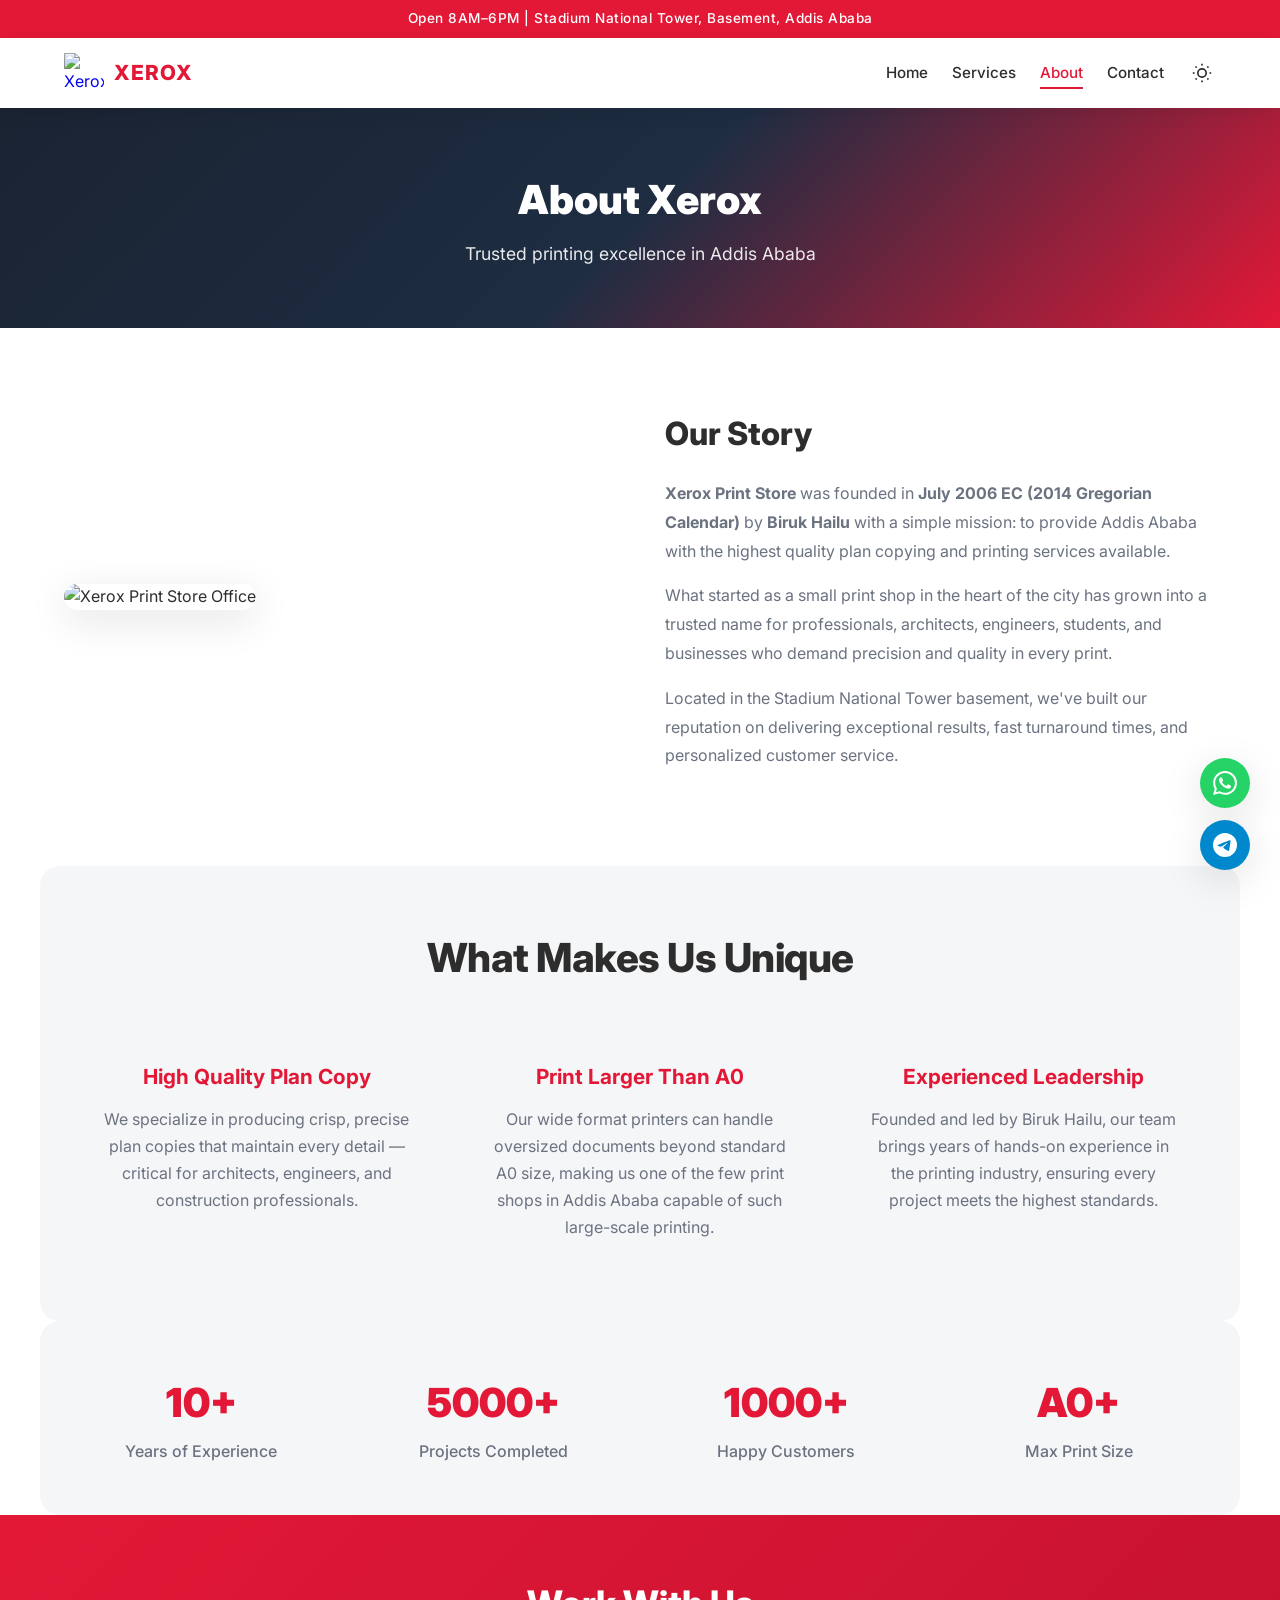
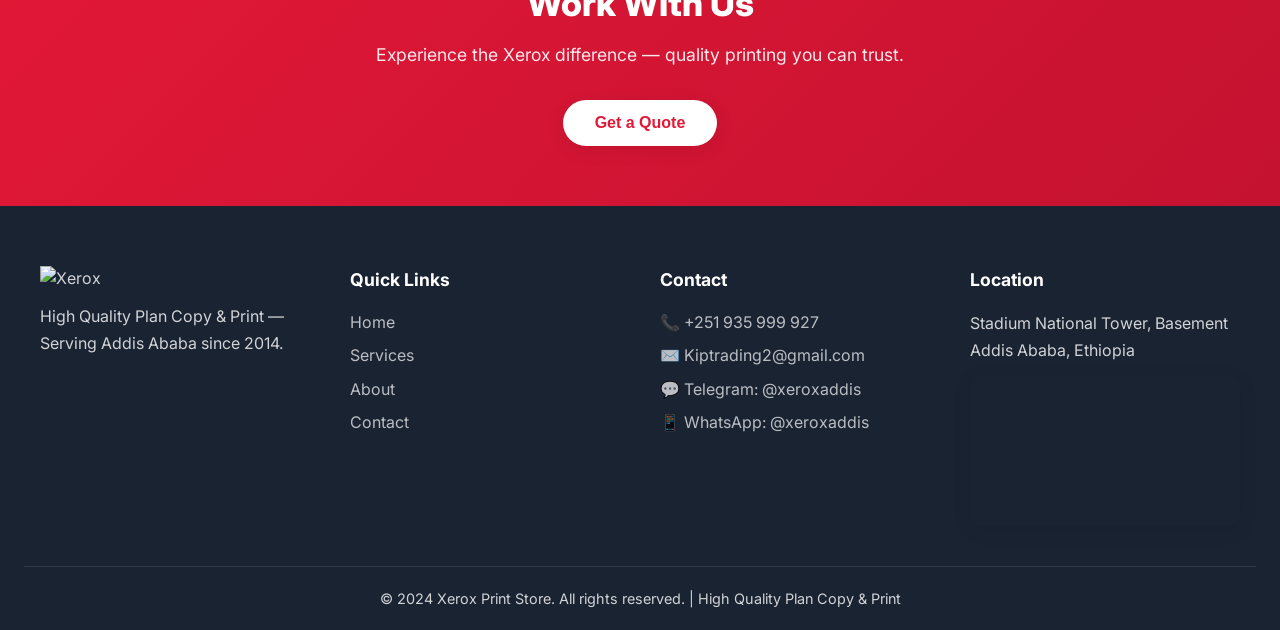
==== about.html @ 67dfc4d9 "Add files via upload" ====
<!-- about.html -->
<!DOCTYPE html>
<html lang="en">
<head>
    <meta charset="UTF-8">
    <meta name="viewport" content="width=device-width, initial-scale=1.0">
    <title>About Us — Xerox Print Store</title>
    <link rel="icon" type="image/png" href="https://i.ibb.co/DD2WDBGJ/CITYPNG-COM-HD-Xerox-Logo-Transparent-Background-4000x4000.png">
    <meta name="description" content="Learn about Xerox Print Store — Founded in 2014 by Biruk Hailu, serving Addis Ababa with high-quality printing services">
    <link rel="stylesheet" href="css/style.css">
    <link rel="preconnect" href="https://fonts.googleapis.com">
    <link href="https://fonts.googleapis.com/css2?family=Inter:wght@300;400;500;600;700;800;900&display=swap" rel="stylesheet">
</head>
<body>
    <div id="preloader">
        <img src="https://i.ibb.co/DD2WDBGJ/CITYPNG-COM-HD-Xerox-Logo-Transparent-Background-4000x4000.png" alt="Xerox Logo" class="preloader-logo">
        <div class="preloader-spinner"></div>
    </div>

    <div class="announcement-bar">
        <p>Open 8AM–6PM | Stadium National Tower, Basement, Addis Ababa</p>
    </div>

    <header class="header">
        <nav class="nav-container">
            <a href="index.html" class="logo-link">
                <img src="https://i.ibb.co/DD2WDBGJ/CITYPNG-COM-HD-Xerox-Logo-Transparent-Background-4000x4000.png" alt="Xerox Logo" class="nav-logo">
                <span class="logo-text">XEROX</span>
            </a>
            <div class="nav-menu" id="navMenu">
                <a href="index.html" class="nav-link">Home</a>
                <a href="services.html" class="nav-link">Services</a>
                <a href="about.html" class="nav-link active">About</a>
                <a href="contact.html" class="nav-link">Contact</a>
                <button class="theme-toggle" id="themeToggle" aria-label="Toggle theme">
                    <svg class="sun-icon" xmlns="http://www.w3.org/2000/svg" viewBox="0 0 24 24" fill="none" stroke="currentColor" stroke-width="2"><circle cx="12" cy="12" r="5"/><line x1="12" y1="1" x2="12" y2="3"/><line x1="12" y1="21" x2="12" y2="23"/><line x1="4.22" y1="4.22" x2="5.64" y2="5.64"/><line x1="18.36" y1="18.36" x2="19.78" y2="19.78"/><line x1="1" y1="12" x2="3" y2="12"/><line x1="21" y1="12" x2="23" y2="12"/><line x1="4.22" y1="19.78" x2="5.64" y2="18.36"/><line x1="18.36" y1="5.64" x2="19.78" y2="4.22"/></svg>
                    <svg class="moon-icon" xmlns="http://www.w3.org/2000/svg" viewBox="0 0 24 24" fill="none" stroke="currentColor" stroke-width="2"><path d="M21 12.79A9 9 0 1 1 11.21 3 7 7 0 0 0 21 12.79z"/></svg>
                </button>
                <button class="hamburger" id="hamburger" aria-label="Menu"><span></span><span></span><span></span></button>
            </div>
        </nav>
    </header>

    <section class="page-hero">
        <h1>About Xerox</h1>
        <p>Trusted printing excellence in Addis Ababa</p>
    </section>

    <section class="section about-section">
        <div class="about-grid">
            <div class="about-image">
                <img src="https://i.ibb.co/w57yMsv/1787726462531.png" alt="Xerox Print Store Office">
            </div>
            <div class="about-content">
                <h2>Our Story</h2>
                <p><strong>Xerox Print Store</strong> was founded in <strong>July 2006 EC (2014 Gregorian Calendar)</strong> by <strong>Biruk Hailu</strong> with a simple mission: to provide Addis Ababa with the highest quality plan copying and printing services available.</p>
                <p>What started as a small print shop in the heart of the city has grown into a trusted name for professionals, architects, engineers, students, and businesses who demand precision and quality in every print.</p>
                <p>Located in the Stadium National Tower basement, we've built our reputation on delivering exceptional results, fast turnaround times, and personalized customer service.</p>
            </div>
        </div>
    </section>

    <section class="section why-section">
        <div class="section-header">
            <h2 class="section-title">What Makes Us Unique</h2>
        </div>
        <div class="why-grid">
            <div class="why-card">
                <h3>High Quality Plan Copy</h3>
                <p>We specialize in producing crisp, precise plan copies that maintain every detail — critical for architects, engineers, and construction professionals.</p>
            </div>
            <div class="why-card">
                <h3>Print Larger Than A0</h3>
                <p>Our wide format printers can handle oversized documents beyond standard A0 size, making us one of the few print shops in Addis Ababa capable of such large-scale printing.</p>
            </div>
            <div class="why-card">
                <h3>Experienced Leadership</h3>
                <p>Founded and led by Biruk Hailu, our team brings years of hands-on experience in the printing industry, ensuring every project meets the highest standards.</p>
            </div>
        </div>
    </section>

    <section class="section stats-section">
        <div class="stats-grid">
            <div class="stat-item">
                <h3>10+</h3>
                <p>Years of Experience</p>
            </div>
            <div class="stat-item">
                <h3>5000+</h3>
                <p>Projects Completed</p>
            </div>
            <div class="stat-item">
                <h3>1000+</h3>
                <p>Happy Customers</p>
            </div>
            <div class="stat-item">
                <h3>A0+</h3>
                <p>Max Print Size</p>
            </div>
        </div>
    </section>

    <section class="cta-section">
        <h2>Work With Us</h2>
        <p>Experience the Xerox difference — quality printing you can trust.</p>
        <button class="btn btn-light" onclick="openQuoteModal()">Get a Quote</button>
    </section>

    <footer class="footer">
        <div class="footer-grid">
            <div class="footer-col">
                <img src="https://i.ibb.co/DD2WDBGJ/CITYPNG-COM-HD-Xerox-Logo-Transparent-Background-4000x4000.png" alt="Xerox" class="footer-logo">
                <p>High Quality Plan Copy & Print — Serving Addis Ababa since 2014.</p>
            </div>
            <div class="footer-col">
                <h4>Quick Links</h4>
                <a href="index.html">Home</a>
                <a href="services.html">Services</a>
                <a href="about.html">About</a>
                <a href="contact.html">Contact</a>
            </div>
            <div class="footer-col">
                <h4>Contact</h4>
                <a href="tel:+251935999927">📞 +251 935 999 927</a>
                <a href="mailto:Kiptrading2@gmail.com">✉️ Kiptrading2@gmail.com</a>
                <a href="https://t.me/xeroxaddis" target="_blank">💬 Telegram: @xeroxaddis</a>
                <a href="https://wa.me/xeroxaddis" target="_blank">📱 WhatsApp: @xeroxaddis</a>
            </div>
            <div class="footer-col">
                <h4>Location</h4>
                <p>Stadium National Tower, Basement<br>Addis Ababa, Ethiopia</p>
                <div class="mini-map">
                    <iframe src="https://www.google.com/maps?q=2Q73%2BXG+Addis+Ababa&output=embed" loading="lazy" title="Xerox Location Map"></iframe>
                </div>
            </div>
        </div>
        <div class="footer-bottom">
            <p>&copy; 2024 Xerox Print Store. All rights reserved. | High Quality Plan Copy & Print</p>
        </div>
    </footer>

    <div class="floating-buttons">
        <a href="https://wa.me/xeroxaddis" target="_blank" class="floating-btn whatsapp" aria-label="WhatsApp">
            <svg xmlns="http://www.w3.org/2000/svg" viewBox="0 0 24 24" fill="currentColor"><path d="M17.472 14.382c-.297-.149-1.758-.867-2.03-.967-.273-.099-.471-.148-.67.15-.197.297-.767.966-.94 1.164-.173.199-.347.223-.644.075-.297-.15-1.255-.463-2.39-1.475-.883-.788-1.48-1.761-1.653-2.059-.173-.297-.018-.458.13-.606.134-.133.298-.347.446-.52.149-.174.198-.298.298-.497.099-.198.05-.371-.025-.52-.075-.149-.669-1.612-.916-2.207-.242-.579-.487-.5-.669-.51-.173-.008-.371-.01-.57-.01-.198 0-.52.074-.792.372-.272.297-1.04 1.016-1.04 2.479 0 1.462 1.065 2.875 1.213 3.074.149.198 2.096 3.2 5.077 4.487.709.306 1.262.489 1.694.625.712.227 1.36.195 1.871.118.571-.085 1.758-.719 2.006-1.413.248-.694.248-1.289.173-1.413-.074-.124-.272-.198-.57-.347m-5.421 7.403h-.004a9.87 9.87 0 01-5.031-1.378l-.361-.214-3.741.982.998-3.648-.235-.374a9.86 9.86 0 01-1.51-5.26c.001-5.45 4.436-9.884 9.888-9.884 2.64 0 5.122 1.03 6.988 2.898a9.825 9.825 0 012.893 6.994c-.003 5.45-4.437 9.884-9.885 9.884m8.413-18.297A11.815 11.815 0 0012.05 0C5.495 0 .16 5.335.157 11.892c0 2.096.547 4.142 1.588 5.945L.057 24l6.305-1.654a11.882 11.882 0 005.683 1.448h.005c6.554 0 11.89-5.335 11.893-11.893a11.821 11.821 0 00-3.48-8.413z"/></svg>
        </a>
        <a href="https://t.me/xeroxaddis" target="_blank" class="floating-btn telegram" aria-label="Telegram">
            <svg xmlns="http://www.w3.org/2000/svg" viewBox="0 0 24 24" fill="currentColor"><path d="M11.944 0A12 12 0 000 12a12 12 0 0012 12 12 12 0 0012-12A12 12 0 0012 0a12 12 0 00-.056 0zm4.962 7.224c.1-.002.321.023.465.14a.506.506 0 01.171.325c.016.093.036.306.02.472-.18 1.898-.962 6.502-1.36 8.627-.168.9-.499 1.201-.82 1.23-.696.065-1.225-.46-1.9-.902-1.056-.693-1.653-1.124-2.678-1.8-1.185-.78-.417-1.21.258-1.91.177-.184 3.247-2.977 3.307-3.23.007-.032.014-.15-.056-.212s-.174-.041-.249-.024c-.106.024-1.793 1.14-5.061 3.345-.48.33-.913.49-1.302.48-.428-.008-1.252-.241-1.865-.44-.752-.245-1.349-.374-1.297-.789.027-.216.325-.437.893-.663 3.498-1.524 5.83-2.529 6.998-3.014 3.332-1.386 4.025-1.627 4.476-1.635z"/></svg>
        </a>
    </div>

    <button class="back-to-top" id="backToTop" aria-label="Back to top">
        <svg xmlns="http://www.w3.org/2000/svg" viewBox="0 0 24 24" fill="none" stroke="currentColor" stroke-width="2"><polyline points="18 15 12 9 6 15"/></svg>
    </button>

    <div class="modal-overlay" id="quoteModal">
        <div class="modal">
            <button class="modal-close" onclick="closeQuoteModal()">&times;</button>
            <h3>Get a Quote</h3>
            <p>Choose how you'd like to contact us:</p>
            <div class="modal-buttons">
                <a href="https://t.me/xeroxaddis" target="_blank" class="btn-modal telegram-btn">Telegram</a>
                <a href="https://wa.me/xeroxaddis" target="_blank" class="btn-modal whatsapp-btn">WhatsApp</a>
            </div>
        </div>
    </div>

    <script src="js/script.js"></script>
</body>
</html>
---- css/style.css ----
/* css/style.css */
:root {
    --primary: #1a2332;
    --accent: #e31837;
    --white: #ffffff;
    --light-bg: #f5f6f8;
    --text: #2d2d2d;
    --text-light: #6b7280;
    --shadow: 0 4px 20px rgba(0, 0, 0, 0.08);
    --shadow-lg: 0 10px 40px rgba(0, 0, 0, 0.12);
    --transition: all 0.3s cubic-bezier(0.4, 0, 0.2, 1);
    --border-radius: 12px;
    --border-radius-lg: 20px;
}

[data-theme="dark"] {
    --primary: #0d1117;
    --accent: #ff4757;
    --white: #161b22;
    --light-bg: #1c2128;
    --text: #e6e6e6;
    --text-light: #8b949e;
    --shadow: 0 4px 20px rgba(0, 0, 0, 0.3);
    --shadow-lg: 0 10px 40px rgba(0, 0, 0, 0.4);
}

* {
    margin: 0;
    padding: 0;
    box-sizing: border-box;
}

html {
    scroll-behavior: smooth;
}

body {
    font-family: 'Inter', -apple-system, BlinkMacSystemFont, 'Segoe UI', sans-serif;
    background-color: var(--white);
    color: var(--text);
    line-height: 1.6;
    transition: var(--transition);
    overflow-x: hidden;
}

/* Preloader */
#preloader {
    position: fixed;
    top: 0;
    left: 0;
    width: 100%;
    height: 100%;
    background: var(--primary);
    display: flex;
    flex-direction: column;
    align-items: center;
    justify-content: center;
    z-index: 9999;
    transition: opacity 0.5s ease, visibility 0.5s ease;
}

#preloader.hidden {
    opacity: 0;
    visibility: hidden;
    pointer-events: none;
}

.preloader-logo {
    width: 120px;
    height: 120px;
    object-fit: contain;
    animation: pulse 1.5s ease-in-out infinite;
    margin-bottom: 20px;
}

.preloader-spinner {
    width: 40px;
    height: 40px;
    border: 3px solid rgba(255, 255, 255, 0.3);
    border-top-color: var(--accent);
    border-radius: 50%;
    animation: spin 0.8s linear infinite;
}

@keyframes pulse {
    0%, 100% { transform: scale(1); }
    50% { transform: scale(1.1); }
}

@keyframes spin {
    to { transform: rotate(360deg); }
}

/* Announcement Bar */
.announcement-bar {
    background: var(--accent);
    color: var(--white);
    text-align: center;
    padding: 8px 16px;
    font-size: 0.85rem;
    font-weight: 500;
    letter-spacing: 0.5px;
}

/* Header */
.header {
    background: var(--white);
    box-shadow: var(--shadow);
    position: sticky;
    top: 0;
    z-index: 100;
    transition: var(--transition);
}

.nav-container {
    max-width: 1200px;
    margin: 0 auto;
    padding: 0 24px;
    display: flex;
    align-items: center;
    justify-content: space-between;
    height: 70px;
}

.logo-link {
    display: flex;
    align-items: center;
    gap: 10px;
    text-decoration: none;
}

.nav-logo {
    width: 40px;
    height: 40px;
    object-fit: contain;
}

.logo-text {
    font-weight: 800;
    font-size: 1.3rem;
    color: var(--accent);
    letter-spacing: 1px;
}

.nav-menu {
    display: flex;
    align-items: center;
    gap: 24px;
}

.nav-link {
    text-decoration: none;
    color: var(--text);
    font-weight: 500;
    font-size: 0.95rem;
    transition: var(--transition);
    position: relative;
    padding: 4px 0;
}

.nav-link::after {
    content: '';
    position: absolute;
    bottom: 0;
    left: 0;
    width: 0;
    height: 2px;
    background: var(--accent);
    transition: var(--transition);
}

.nav-link:hover::after,
.nav-link.active::after {
    width: 100%;
}

.nav-link:hover,
.nav-link.active {
    color: var(--accent);
}

.theme-toggle {
    background: none;
    border: none;
    cursor: pointer;
    color: var(--text);
    padding: 4px;
    display: flex;
    align-items: center;
    transition: var(--transition);
}

.theme-toggle:hover {
    color: var(--accent);
    transform: rotate(20deg);
}

.theme-toggle svg {
    width: 20px;
    height: 20px;
}

.moon-icon {
    display: none;
}

[data-theme="dark"] .sun-icon {
    display: none;
}

[data-theme="dark"] .moon-icon {
    display: block;
}

.hamburger {
    display: none;
    flex-direction: column;
    gap: 4px;
    background: none;
    border: none;
    cursor: pointer;
    padding: 4px;
}

.hamburger span {
    width: 24px;
    height: 2px;
    background: var(--text);
    transition: var(--transition);
    border-radius: 2px;
}

/* Hero Section */
.hero {
    padding: 80px 24px;
    background: linear-gradient(135deg, var(--primary) 0%, #1e2d42 50%, var(--accent) 100%);
    position: relative;
    overflow: hidden;
    min-height: 500px;
    display: flex;
    align-items: center;
}

.hero::before {
    content: '';
    position: absolute;
    top: -50%;
    right: -20%;
    width: 600px;
    height: 600px;
    background: rgba(255, 255, 255, 0.05);
    border-radius: 50%;
    animation: float 6s ease-in-out infinite;
}

@keyframes float {
    0%, 100% { transform: translateY(0); }
    50% { transform: translateY(-30px); }
}

.hero-content {
    max-width: 1200px;
    margin: 0 auto;
    display: grid;
    grid-template-columns: 1fr 1fr;
    gap: 60px;
    align-items: center;
    position: relative;
    z-index: 1;
}

.hero-title {
    font-size: 3rem;
    font-weight: 900;
    color: var(--white);
    line-height: 1.2;
    margin-bottom: 20px;
    letter-spacing: -0.5px;
}

.hero-subtitle {
    font-size: 1.2rem;
    color: rgba(255, 255, 255, 0.9);
    margin-bottom: 30px;
    line-height: 1.6;
}

.hero-buttons {
    display: flex;
    gap: 16px;
    flex-wrap: wrap;
}

.hero-image {
    display: flex;
    justify-content: center;
    align-items: center;
}

.office-img {
    width: 100%;
    max-width: 500px;
    border-radius: var(--border-radius-lg);
    box-shadow: var(--shadow-lg);
    transition: var(--transition);
    animation: fadeInUp 1s ease;
}

@keyframes fadeInUp {
    from {
        opacity: 0;
        transform: translateY(30px);
    }
    to {
        opacity: 1;
        transform: translateY(0);
    }
}

/* Buttons */
.btn {
    display: inline-block;
    padding: 14px 32px;
    border-radius: 50px;
    font-weight: 600;
    font-size: 1rem;
    cursor: pointer;
    transition: var(--transition);
    border: none;
    text-decoration: none;
    text-align: center;
}

.btn-primary {
    background: var(--accent);
    color: var(--white);
    box-shadow: 0 4px 15px rgba(227, 24, 55, 0.3);
}

.btn-primary:hover {
    background: #c41230;
    transform: translateY(-2px);
    box-shadow: 0 8px 25px rgba(227, 24, 55, 0.4);
}

.btn-secondary {
    background: transparent;
    color: var(--white);
    border: 2px solid rgba(255, 255, 255, 0.5);
}

.btn-secondary:hover {
    background: rgba(255, 255, 255, 0.1);
    border-color: var(--white);
    transform: translateY(-2px);
}

.btn-light {
    background: var(--white);
    color: var(--accent);
    box-shadow: var(--shadow);
}

.btn-light:hover {
    transform: translateY(-2px);
    box-shadow: var(--shadow-lg);
}

.btn-sm {
    padding: 10px 20px;
    font-size: 0.9rem;
}

.btn-full {
    width: 100%;
}

/* Features Strip */
.features-strip {
    background: var(--light-bg);
    padding: 30px 24px;
    display: grid;
    grid-template-columns: repeat(4, 1fr);
    gap: 20px;
    max-width: 1200px;
    margin: -40px auto 0;
    position: relative;
    z-index: 10;
    border-radius: var(--border-radius);
    box-shadow: var(--shadow);
}

.feature-item {
    display: flex;
    align-items: center;
    gap: 12px;
    justify-content: center;
    color: var(--text);
    font-weight: 500;
}

.feature-icon {
    width: 24px;
    height: 24px;
    color: var(--accent);
}

/* Sections */
.section {
    padding: 80px 24px;
    max-width: 1200px;
    margin: 0 auto;
}

.section-header {
    text-align: center;
    margin-bottom: 50px;
}

.section-title {
    font-size: 2.5rem;
    font-weight: 800;
    margin-bottom: 10px;
    letter-spacing: -0.5px;
}

.section-subtitle {
    color: var(--text-light);
    font-size: 1.1rem;
}

/* Services Grid */
.services-grid {
    display: grid;
    grid-template-columns: repeat(auto-fit, minmax(220px, 1fr));
    gap: 24px;
    margin-bottom: 40px;
}

.service-card {
    background: var(--light-bg);
    padding: 30px 24px;
    border-radius: var(--border-radius);
    text-align: center;
    transition: var(--transition);
    cursor: default;
}

.service-card:hover {
    transform: translateY(-5px);
    box-shadow: var(--shadow-lg);
}

.service-icon {
    width: 48px;
    height: 48px;
    color: var(--accent);
    margin-bottom: 16px;
}

.service-card h3 {
    font-size: 1.1rem;
    font-weight: 700;
    margin-bottom: 8px;
}

.service-card p {
    font-size: 0.9rem;
    color: var(--text-light);
}

.section-cta {
    text-align: center;
}

/* Why Section */
.why-section {
    background: var(--light-bg);
    border-radius: var(--border-radius-lg);
    padding: 60px 40px;
}

.why-grid {
    display: grid;
    grid-template-columns: repeat(auto-fit, minmax(250px, 1fr));
    gap: 30px;
}

.why-card {
    text-align: center;
    padding: 20px;
}

.why-card h3 {
    color: var(--accent);
    font-size: 1.3rem;
    margin-bottom: 12px;
    font-weight: 700;
}

.why-card p {
    color: var(--text-light);
    line-height: 1.7;
}

/* CTA Section */
.cta-section {
    background: linear-gradient(135deg, var(--accent) 0%, #c41230 100%);
    padding: 60px 24px;
    text-align: center;
    color: var(--white);
}

.cta-section h2 {
    font-size: 2.2rem;
    font-weight: 800;
    margin-bottom: 10px;
}

.cta-section p {
    font-size: 1.1rem;
    margin-bottom: 30px;
    opacity: 0.9;
}

/* Footer */
.footer {
    background: var(--primary);
    color: rgba(255, 255, 255, 0.8);
    padding: 60px 24px 20px;
}

.footer-grid {
    max-width: 1200px;
    margin: 0 auto;
    display: grid;
    grid-template-columns: repeat(auto-fit, minmax(220px, 1fr));
    gap: 40px;
    margin-bottom: 40px;
}

.footer-logo {
    width: 60px;
    height: 60px;
    object-fit: contain;
    margin-bottom: 12px;
}

.footer-col h4 {
    color: var(--white);
    margin-bottom: 16px;
    font-size: 1.1rem;
}

.footer-col a {
    display: block;
    color: rgba(255, 255, 255, 0.7);
    text-decoration: none;
    margin-bottom: 8px;
    transition: var(--transition);
}

.footer-col a:hover {
    color: var(--accent);
    transform: translateX(3px);
}

.footer-col p {
    line-height: 1.7;
}

.mini-map {
    margin-top: 12px;
    border-radius: var(--border-radius);
    overflow: hidden;
    box-shadow: var(--shadow);
}

.mini-map iframe {
    width: 100%;
    height: 150px;
    border: 0;
    display: block;
}

.footer-bottom {
    text-align: center;
    padding-top: 20px;
    border-top: 1px solid rgba(255, 255, 255, 0.1);
    font-size: 0.9rem;
}

/* Floating Buttons */
.floating-buttons {
    position: fixed;
    bottom: 30px;
    right: 30px;
    display: flex;
    flex-direction: column;
    gap: 12px;
    z-index: 500;
}

.floating-btn {
    width: 50px;
    height: 50px;
    border-radius: 50%;
    display: flex;
    align-items: center;
    justify-content: center;
    box-shadow: var(--shadow-lg);
    transition: var(--transition);
}

.floating-btn:hover {
    transform: scale(1.1);
}

.floating-btn svg {
    width: 24px;
    height: 24px;
}

.floating-btn.whatsapp {
    background: #25d366;
    color: var(--white);
}

.floating-btn.telegram {
    background: #0088cc;
    color: var(--white);
}

/* Back to Top */
.back-to-top {
    position: fixed;
    bottom: 100px;
    right: 30px;
    width: 45px;
    height: 45px;
    border-radius: 50%;
    background: var(--accent);
    color: var(--white);
    border: none;
    cursor: pointer;
    display: none;
    align-items: center;
    justify-content: center;
    box-shadow: var(--shadow-lg);
    transition: var(--transition);
    z-index: 400;
}

.back-to-top.visible {
    display: flex;
}

.back-to-top:hover {
    transform: translateY(-3px);
    box-shadow: 0 12px 30px rgba(227, 24, 55, 0.4);
}

.back-to-top svg {
    width: 20px;
    height: 20px;
}

/* Modal */
.modal-overlay {
    position: fixed;
    top: 0;
    left: 0;
    width: 100%;
    height: 100%;
    background: rgba(0, 0, 0, 0.6);
    display: none;
    align-items: center;
    justify-content: center;
    z-index: 1000;
    backdrop-filter: blur(5px);
}

.modal-overlay.active {
    display: flex;
}

.modal {
    background: var(--white);
    padding: 40px;
    border-radius: var(--border-radius-lg);
    max-width: 420px;
    width: 90%;
    position: relative;
    box-shadow: var(--shadow-lg);
    animation: modalIn 0.3s ease;
}

@keyframes modalIn {
    from {
        opacity: 0;
        transform: scale(0.9);
    }
    to {
        opacity: 1;
        transform: scale(1);
    }
}

.modal-close {
    position: absolute;
    top: 15px;
    right: 20px;
    background: none;
    border: none;
    font-size: 1.8rem;
    cursor: pointer;
    color: var(--text);
    transition: var(--transition);
}

.modal-close:hover {
    color: var(--accent);
    transform: rotate(90deg);
}

.modal h3 {
    font-size: 1.5rem;
    font-weight: 800;
    margin-bottom: 8px;
}

.modal p {
    color: var(--text-light);
    margin-bottom: 24px;
}

.modal-buttons {
    display: flex;
    flex-direction: column;
    gap: 12px;
}

.btn-modal {
    display: flex;
    align-items: center;
    justify-content: center;
    gap: 10px;
    padding: 14px;
    border-radius: 50px;
    font-weight: 600;
    text-decoration: none;
    color: var(--white);
    transition: var(--transition);
}

.btn-modal:hover {
    transform: translateY(-2px);
    box-shadow: var(--shadow);
}

.btn-modal svg {
    width: 20px;
    height: 20px;
}

.telegram-btn {
    background: #0088cc;
}

.whatsapp-btn {
    background: #25d366;
}

/* Page Hero */
.page-hero {
    background: linear-gradient(135deg, var(--primary) 0%, #1e2d42 50%, var(--accent) 100%);
    padding: 60px 24px;
    text-align: center;
    color: var(--white);
}

.page-hero h1 {
    font-size: 2.5rem;
    font-weight: 900;
    margin-bottom: 8px;
}

.page-hero p {
    font-size: 1.1rem;
    opacity: 0.9;
}

/* Services Detail */
.services-detail-grid {
    display: grid;
    grid-template-columns: repeat(auto-fit, minmax(300px, 1fr));
    gap: 30px;
}

.service-detail-card {
    background: var(--light-bg);
    padding: 35px;
    border-radius: var(--border-radius-lg);
    transition: var(--transition);
}

.service-detail-card:hover {
    transform: translateY(-5px);
    box-shadow: var(--shadow-lg);
}

.service-detail-icon {
    width: 60px;
    height: 60px;
    color: var(--accent);
    margin-bottom: 20px;
}

.service-detail-icon svg {
    width: 100%;
    height: 100%;
}

.service-detail-card h2 {
    font-size: 1.4rem;
    margin-bottom: 12px;
    font-weight: 700;
}

.service-detail-card p {
    color: var(--text-light);
    margin-bottom: 16px;
    line-height: 1.7;
}

.service-detail-card ul {
    list-style: none;
    margin-bottom: 20px;
}

.service-detail-card ul li {
    padding-left: 20px;
    position: relative;
    margin-bottom: 8px;
    color: var(--text);
}

.service-detail-card ul li::before {
    content: '✓';
    position: absolute;
    left: 0;
    color: var(--accent);
    font-weight: 700;
}

/* About Section */
.about-grid {
    display: grid;
    grid-template-columns: 1fr 1fr;
    gap: 50px;
    align-items: center;
}

.about-image img {
    width: 100%;
    border-radius: var(--border-radius-lg);
    box-shadow: var(--shadow-lg);
}

.about-content h2 {
    font-size: 2rem;
    font-weight: 800;
    margin-bottom: 20px;
}

.about-content p {
    margin-bottom: 16px;
    line-height: 1.8;
    color: var(--text-light);
}

/* Stats */
.stats-section {
    background: var(--light-bg);
    border-radius: var(--border-radius-lg);
    padding: 50px 30px;
}

.stats-grid {
    display: grid;
    grid-template-columns: repeat(auto-fit, minmax(180px, 1fr));
    gap: 30px;
    text-align: center;
}

.stat-item h3 {
    font-size: 2.5rem;
    font-weight: 900;
    color: var(--accent);
    margin-bottom: 4px;
}

.stat-item p {
    color: var(--text-light);
    font-weight: 500;
}

/* Contact Section */
.contact-grid {
    display: grid;
    grid-template-columns: 1fr 1fr;
    gap: 50px;
}

.contact-info h2,
.contact-form-container h2 {
    font-size: 1.8rem;
    font-weight: 800;
    margin-bottom: 12px;
}

.contact-info > p,
.contact-form-container > p {
    color: var(--text-light);
    margin-bottom: 30px;
}

.contact-methods {
    display: flex;
    flex-direction: column;
    gap: 16px;
    margin-bottom: 30px;
}

.contact-method {
    display: flex;
    align-items: flex-start;
    gap: 16px;
    padding: 16px;
    background: var(--light-bg);
    border-radius: var(--border-radius);
    text-decoration: none;
    color: var(--text);
    transition: var(--transition);
}

.contact-method:hover {
    transform: translateX(5px);
    box-shadow: var(--shadow);
}

.contact-icon {
    font-size: 1.5rem;
    min-width: 40px;
    height: 40px;
    display: flex;
    align-items: center;
    justify-content: center;
    background: var(--accent);
    color: var(--white);
    border-radius: 50%;
}

.contact-method h4 {
    font-weight: 700;
    margin-bottom: 2px;
}

.contact-method p {
    color: var(--text-light);
    font-size: 0.9rem;
}

.business-hours {
    background: var(--accent);
    color: var(--white);
    padding: 20px;
    border-radius: var(--border-radius);
    text-align: center;
}

.business-hours h3 {
    margin-bottom: 8px;
    font-size: 1.2rem;
}

/* Quote Form */
.quote-form {
    background: var(--light-bg);
    padding: 30px;
    border-radius: var(--border-radius-lg);
}

.form-group {
    margin-bottom: 20px;
}

.form-group label {
    display: block;
    font-weight: 600;
    margin-bottom: 8px;
    font-size: 0.95rem;
}

.form-group input,
.form-group select,
.form-group textarea {
    width: 100%;
    padding: 12px 16px;
    border: 2px solid rgba(0, 0, 0, 0.1);
    border-radius: var(--border-radius);
    font-family: inherit;
    font-size: 1rem;
    background: var(--white);
    color: var(--text);
    transition: var(--transition);
}

.form-group input:focus,
.form-group select:focus,
.form-group textarea:focus {
    outline: none;
    border-color: var(--accent);
    box-shadow: 0 0 0 3px rgba(227, 24, 55, 0.1);
}

.form-group input[type="file"] {
    padding: 8px;
    cursor: pointer;
}

.contact-method-choice {
    display: flex;
    gap: 20px;
}

.radio-option {
    display: flex;
    align-items: center;
    gap: 8px;
    cursor: pointer;
}

.radio-option input[type="radio"] {
    width: auto;
    cursor: pointer;
}

.radio-option span {
    font-weight: 500;
}

/* Map Section */
.map-section {
    padding-top: 0;
}

.full-map {
    border-radius: var(--border-radius-lg);
    overflow: hidden;
    box-shadow: var(--shadow-lg);
    margin-bottom: 20px;
}

.full-map iframe {
    width: 100%;
    height: 400px;
    border: 0;
    display: block;
}

.map-actions {
    text-align: center;
}

/* Responsive */
@media (max-width: 1024px) {
    .hero-content {
        grid-template-columns: 1fr;
        text-align: center;
        gap: 40px;
    }
    
    .hero-buttons {
        justify-content: center;
    }
    
    .office-img {
        max-width: 400px;
    }
    
    .about-grid {
        grid-template-columns: 1fr;
    }
    
    .contact-grid {
        grid-template-columns: 1fr;
    }
}

@media (max-width: 768px) {
    .nav-menu {
        position: fixed;
        top: 70px;
        left: 0;
        width: 100%;
        background: var(--white);
        flex-direction: column;
        padding: 20px;
        gap: 16px;
        box-shadow: var(--shadow-lg);
        transform: translateY(-150%);
        transition: var(--transition);
    }
    
    .nav-menu.open {
        transform: translateY(0);
    }
    
    .hamburger {
        display: flex;
    }
    
    .hero-title {
        font-size: 2.2rem;
    }
    
    .hero-subtitle {
        font-size: 1rem;
    }
    
    .features-strip {
        grid-template-columns: repeat(2, 1fr);
        margin-top: -20px;
        padding: 20px;
    }
    
    .section {
        padding: 50px 16px;
    }
    
    .section-title {
        font-size: 2rem;
    }
    
    .services-grid {
        grid-template-columns: 1fr;
    }
    
    .why-section {
        padding: 40px 20px;
    }
    
    .stats-grid {
        grid-template-columns: repeat(2, 1fr);
    }
    
    .footer-grid {
        grid-template-columns: 1fr;
        gap: 24px;
    }
    
    .floating-buttons {
        bottom: 20px;
        right: 16px;
    }
    
    .back-to-top {
        bottom: 80px;
        right: 16px;
    }
    
    .page-hero h1 {
        font-size: 2rem;
    }
}

@media (max-width: 480px) {
    .features-strip {
        grid-template-columns: 1fr;
    }
    
    .hero-buttons {
        flex-direction: column;
        gap: 12px;
    }
    
    .btn {
        width: 100%;
    }
    
    .stats-grid {
        grid-template-columns: 1fr;
    }
    
    .contact-method-choice {
        flex-direction: column;
        gap: 12px;
    }
}
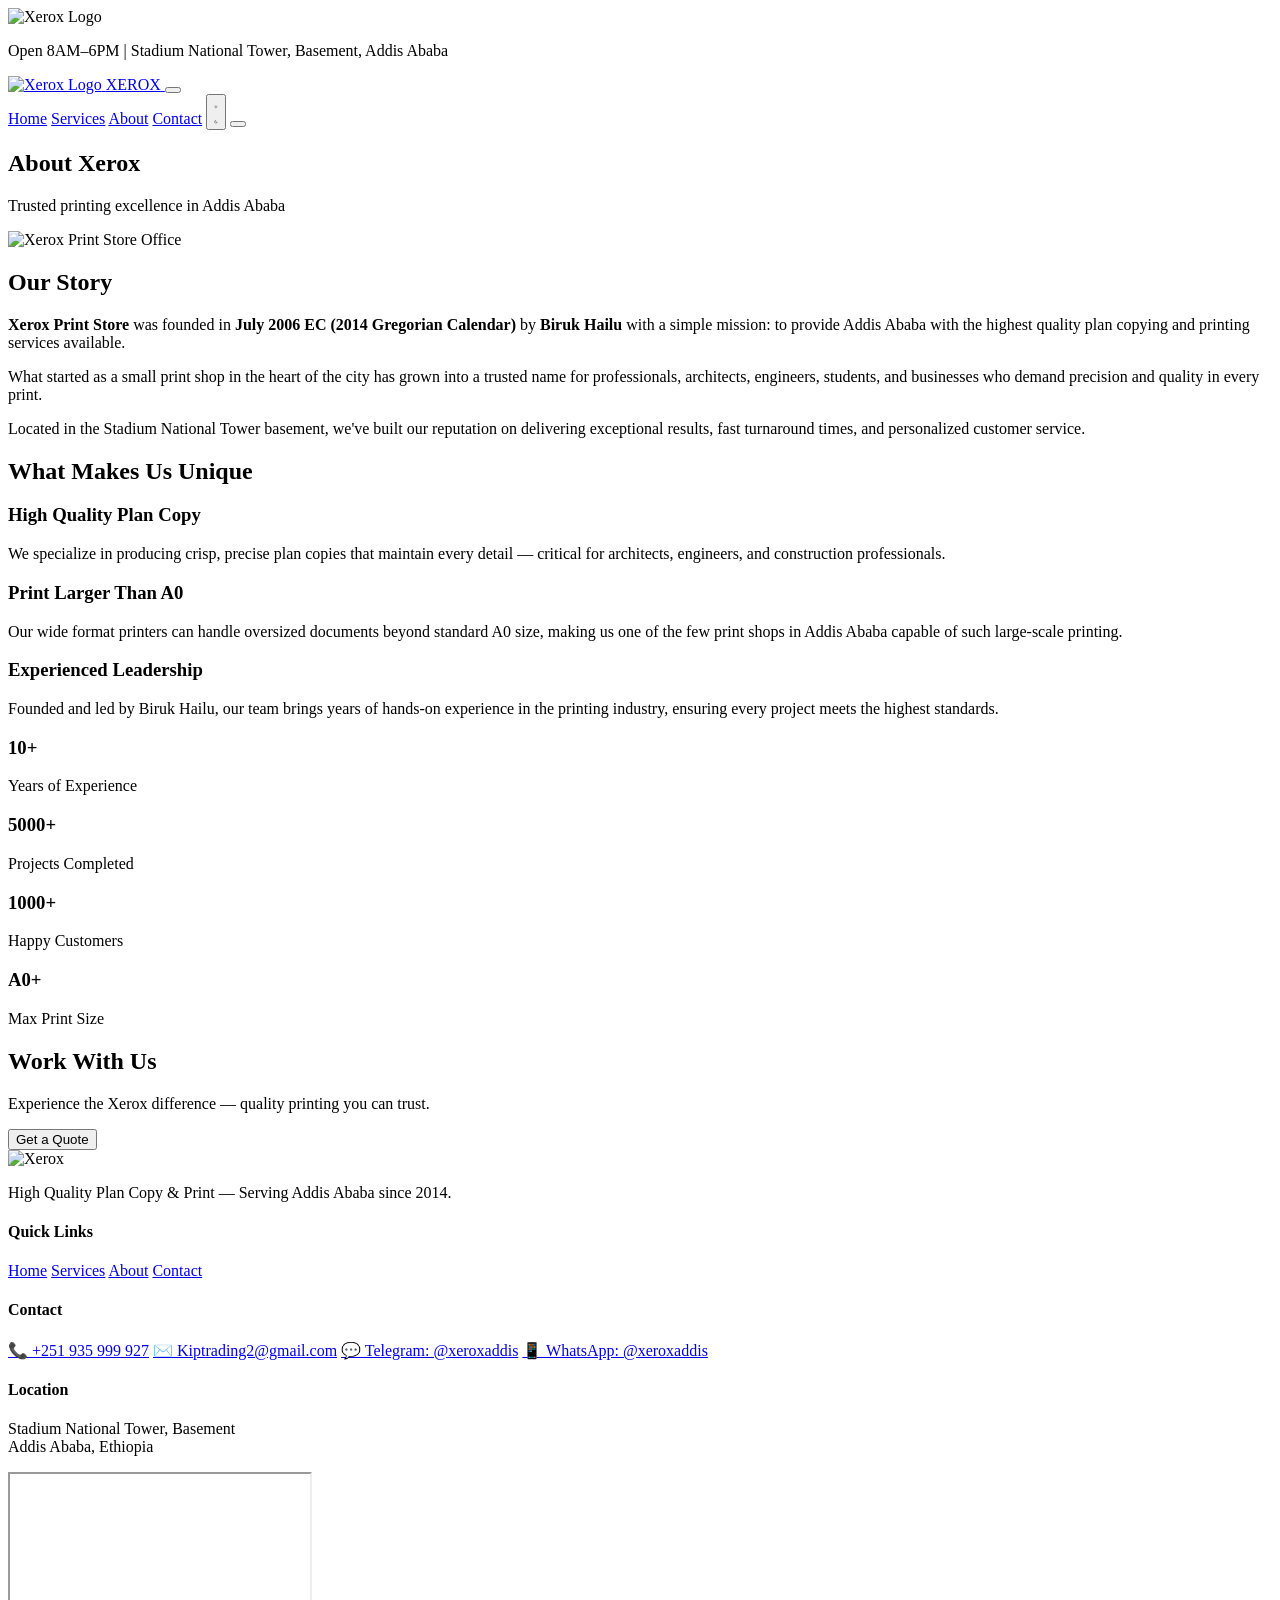
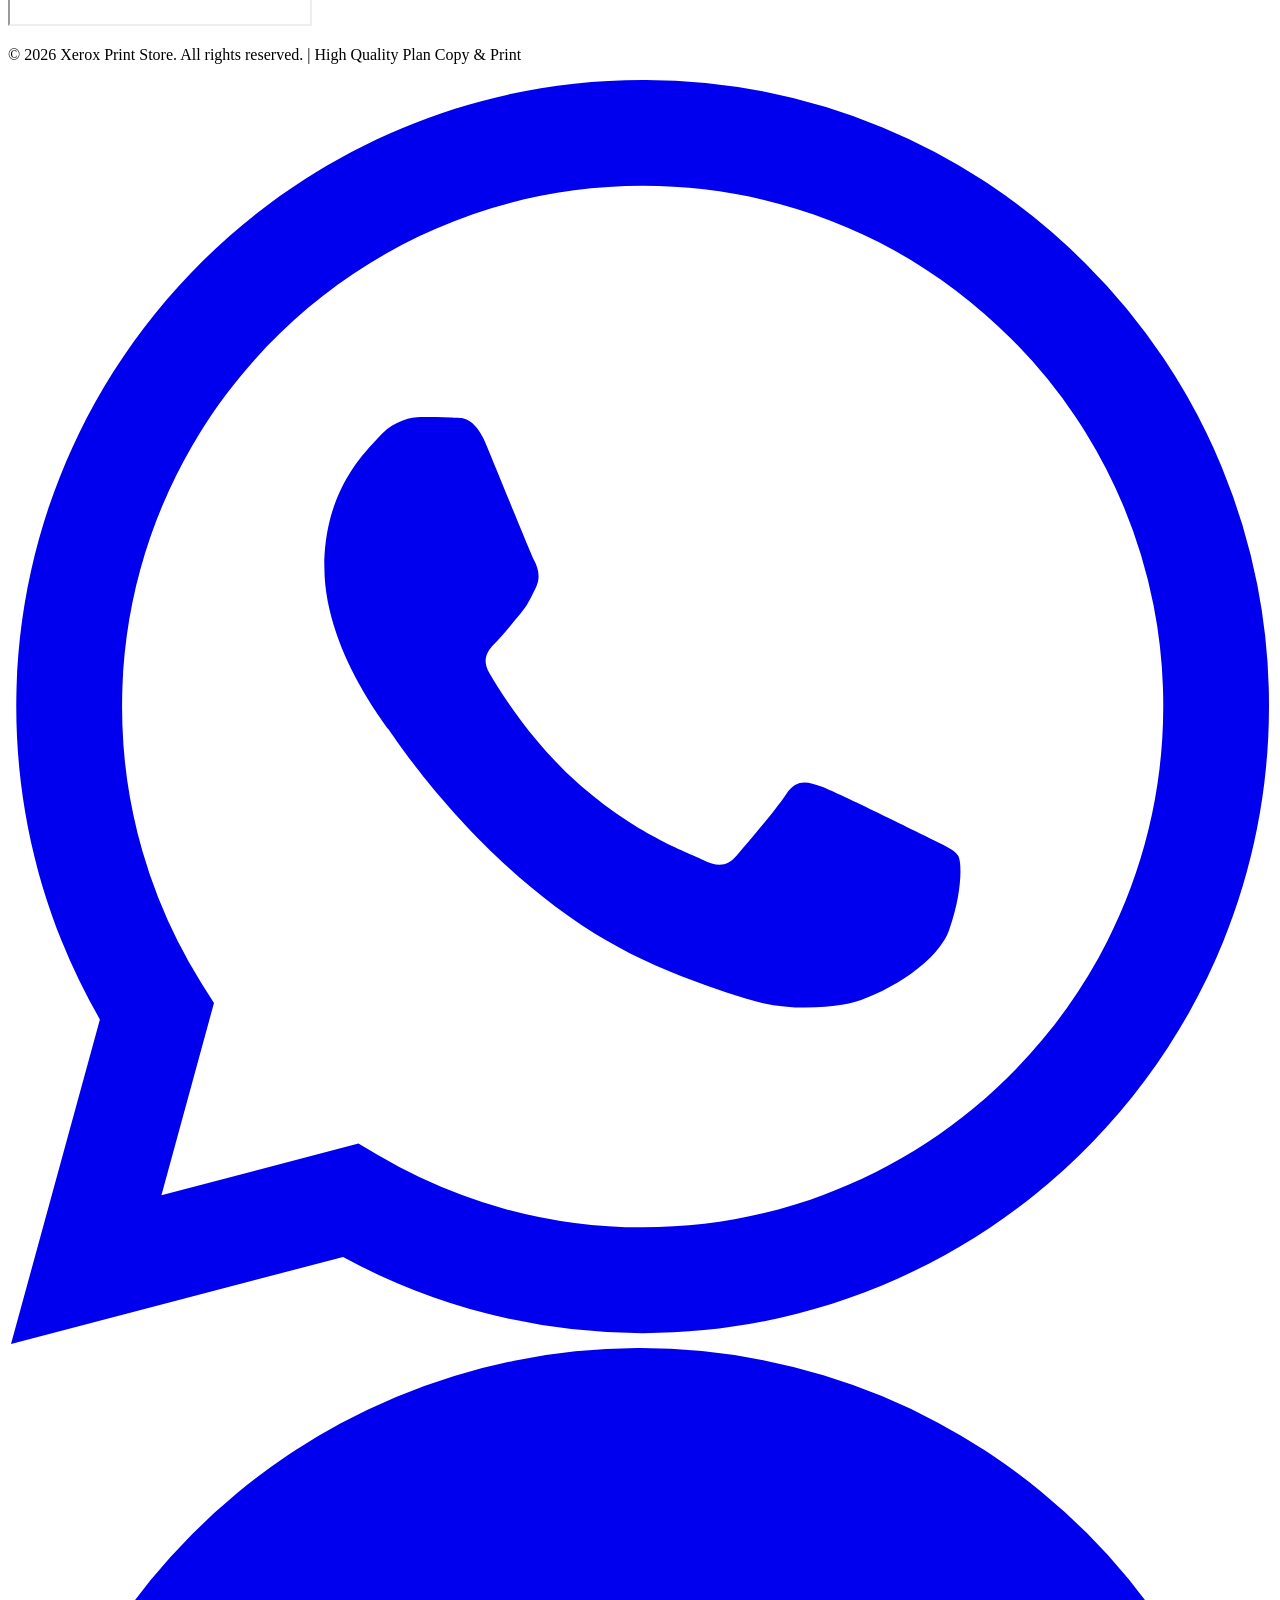
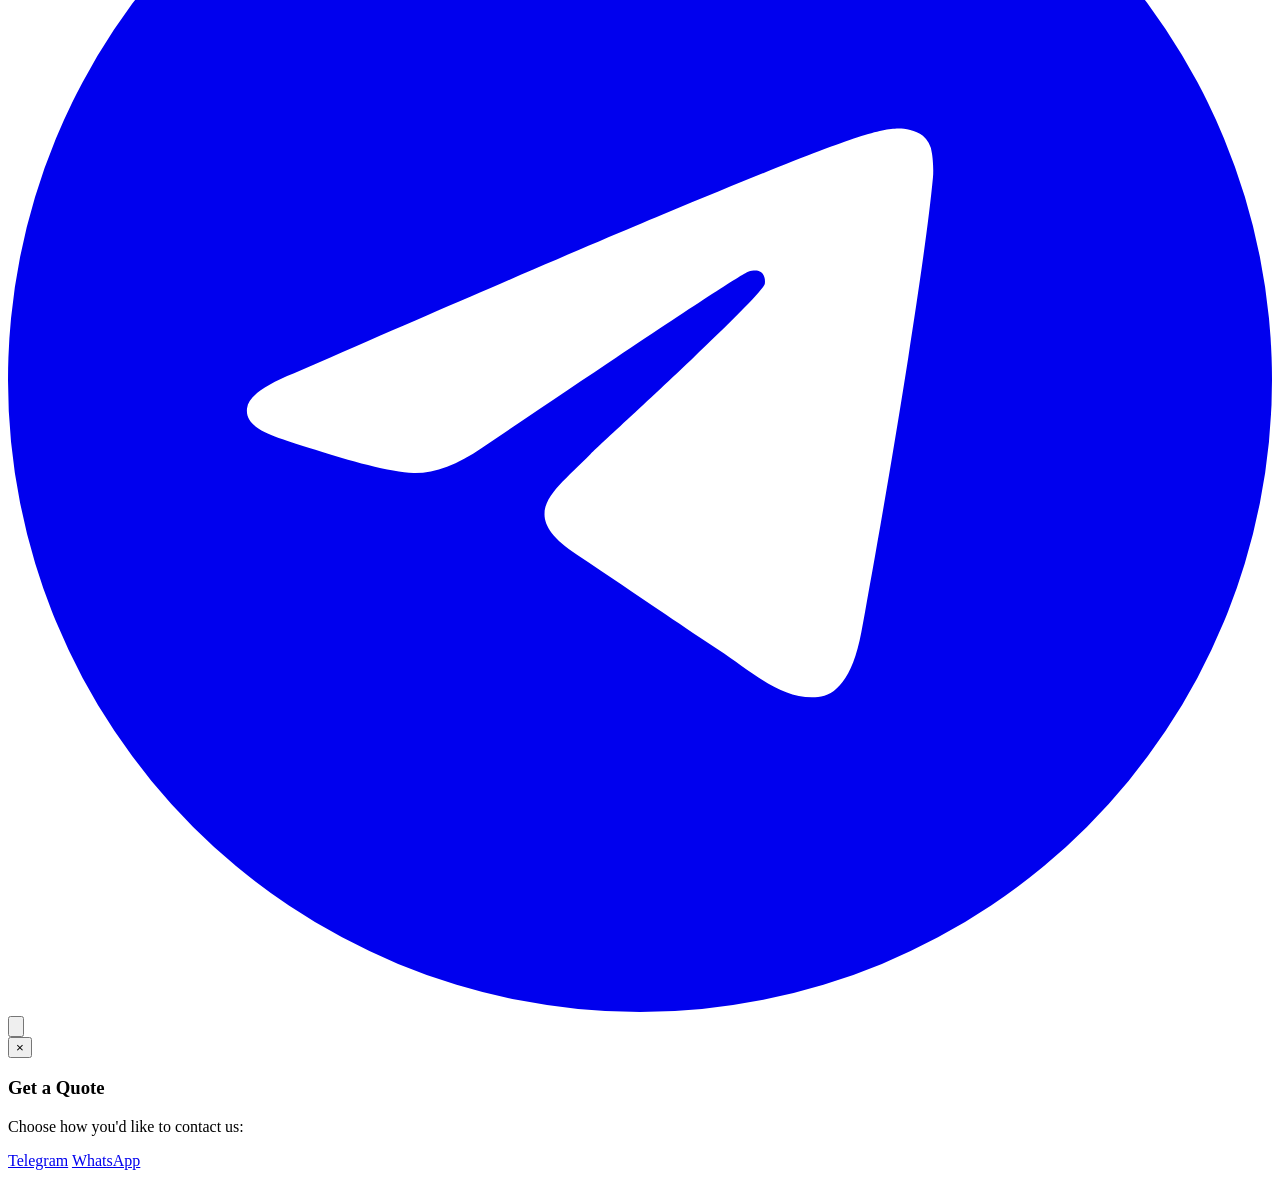
==== commit e62817a7: "Add files via upload" ====
--- a/about.html
+++ b/about.html
@@ -27,7 +27,12 @@
                 <img src="https://i.ibb.co/DD2WDBGJ/CITYPNG-COM-HD-Xerox-Logo-Transparent-Background-4000x4000.png" alt="Xerox Logo" class="nav-logo">
                 <span class="logo-text">XEROX</span>
             </a>
-            <div class="nav-menu" id="navMenu">
+            <button class="hamburger" id="hamburger" aria-label="Menu">
+    <span></span>
+    <span></span>
+    <span></span>
+</button>
+<div class="nav-menu" id="navMenu">
                 <a href="index.html" class="nav-link">Home</a>
                 <a href="services.html" class="nav-link">Services</a>
                 <a href="about.html" class="nav-link active">About</a>
@@ -136,7 +141,8 @@
             </div>
         </div>
         <div class="footer-bottom">
-            <p>&copy; 2024 Xerox Print Store. All rights reserved. | High Quality Plan Copy & Print</p>
+            <p>&copy; 2026
+                 Xerox Print Store. All rights reserved. | High Quality Plan Copy & Print</p>
         </div>
     </footer>
 
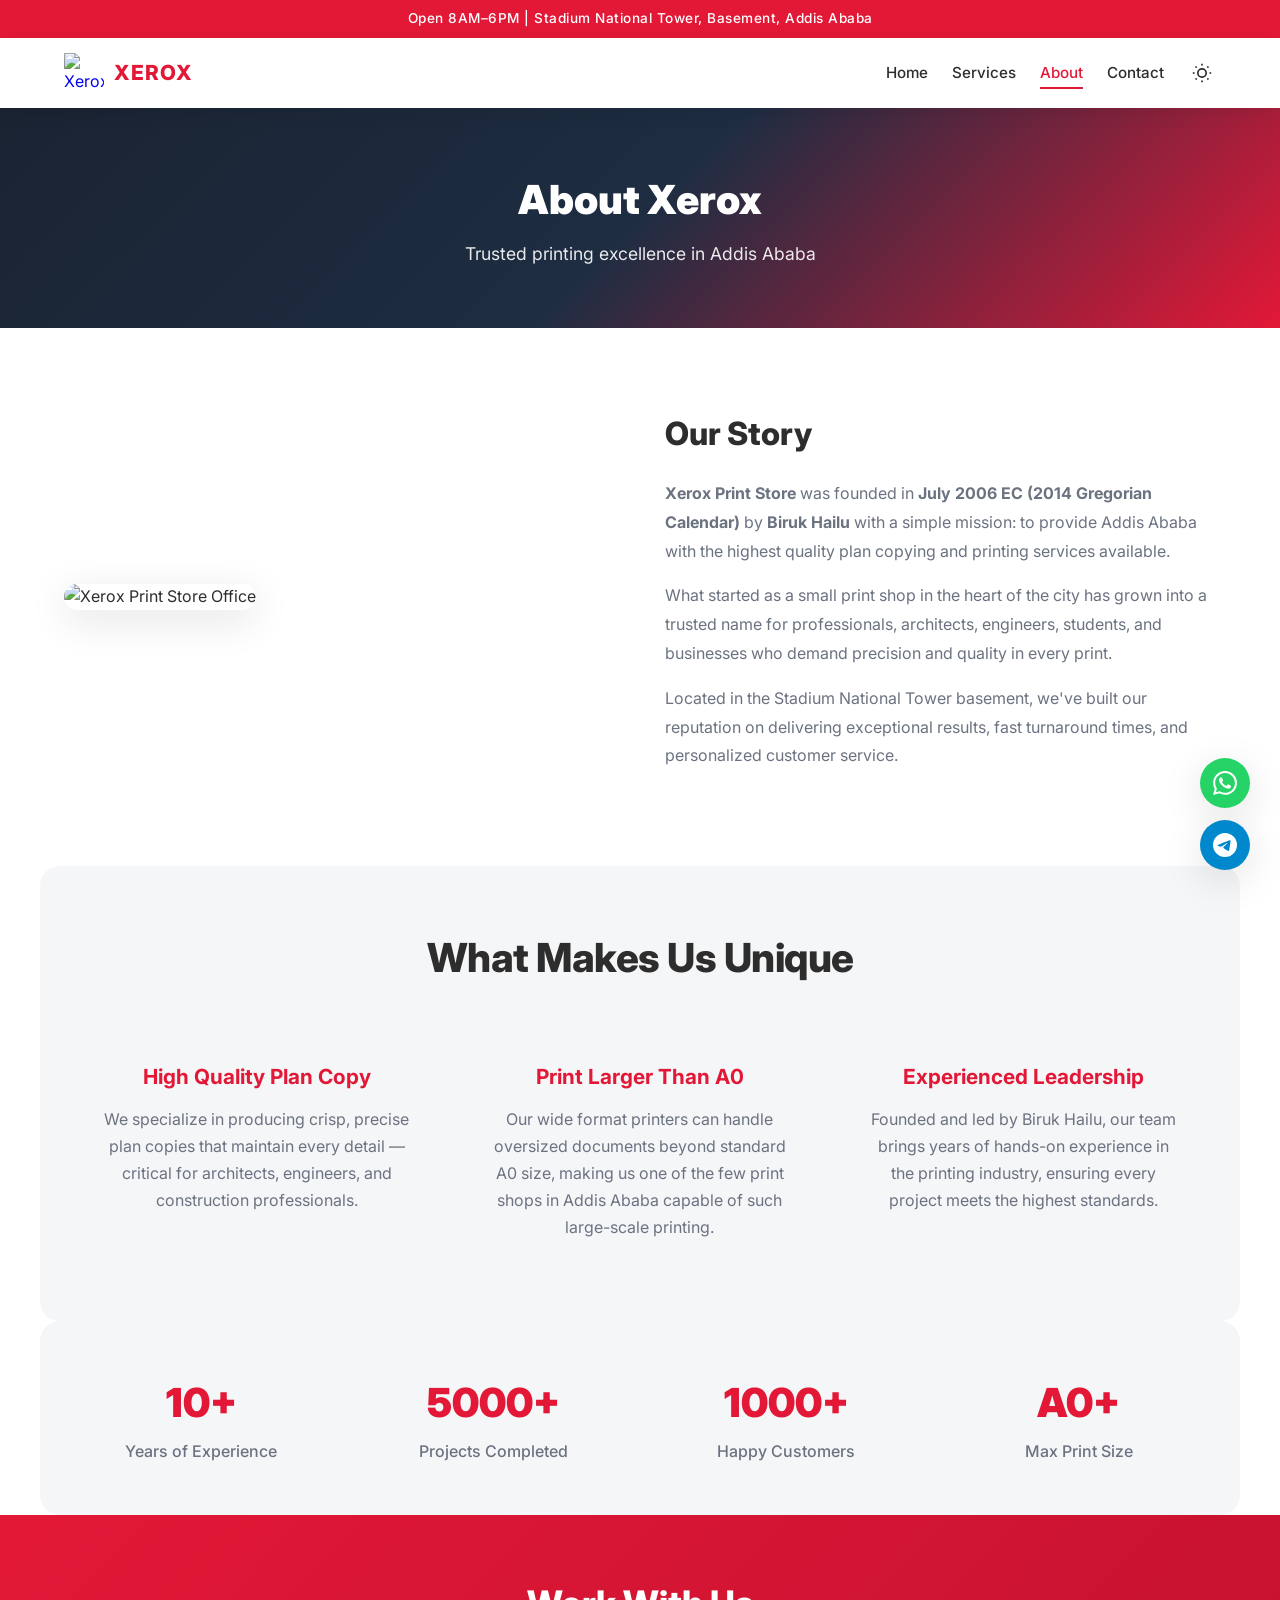
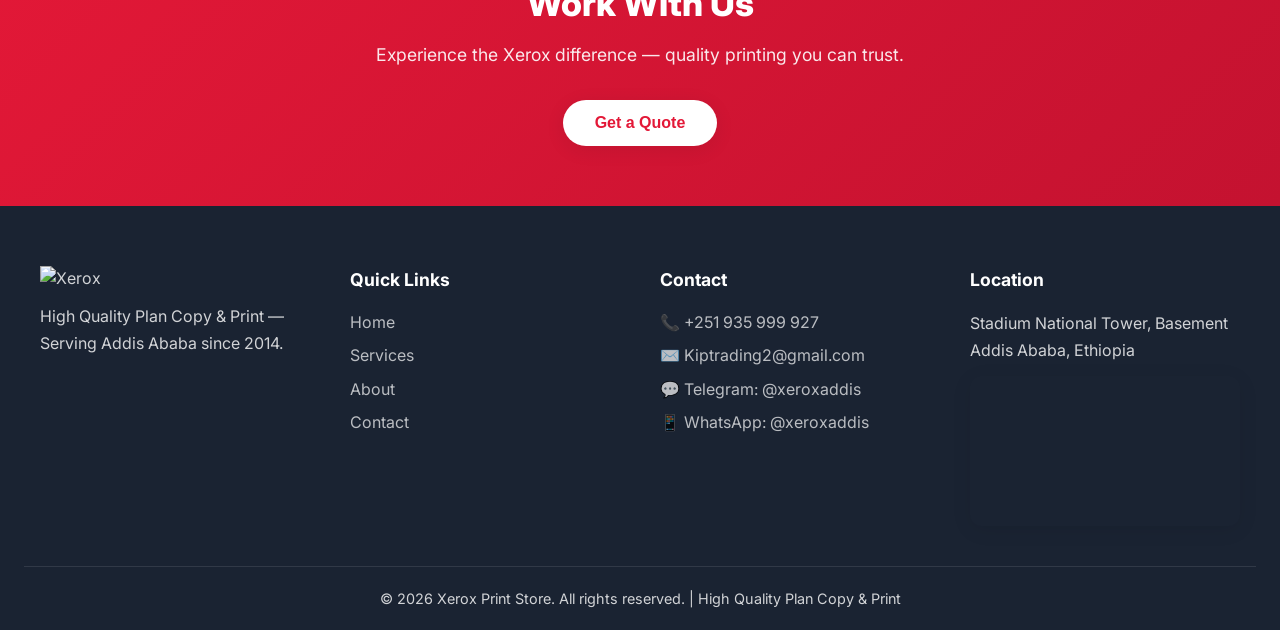
==== commit 7d8acd7c: "Add files via upload" ====
--- a/about.html
+++ b/about.html
@@ -1,4 +1,3 @@
-<!-- about.html -->
 <!DOCTYPE html>
 <html lang="en">
 <head>
@@ -28,11 +27,9 @@
                 <span class="logo-text">XEROX</span>
             </a>
             <button class="hamburger" id="hamburger" aria-label="Menu">
-    <span></span>
-    <span></span>
-    <span></span>
-</button>
-<div class="nav-menu" id="navMenu">
+                <span></span><span></span><span></span>
+            </button>
+            <div class="nav-menu" id="navMenu">
                 <a href="index.html" class="nav-link">Home</a>
                 <a href="services.html" class="nav-link">Services</a>
                 <a href="about.html" class="nav-link active">About</a>
@@ -41,7 +38,6 @@
                     <svg class="sun-icon" xmlns="http://www.w3.org/2000/svg" viewBox="0 0 24 24" fill="none" stroke="currentColor" stroke-width="2"><circle cx="12" cy="12" r="5"/><line x1="12" y1="1" x2="12" y2="3"/><line x1="12" y1="21" x2="12" y2="23"/><line x1="4.22" y1="4.22" x2="5.64" y2="5.64"/><line x1="18.36" y1="18.36" x2="19.78" y2="19.78"/><line x1="1" y1="12" x2="3" y2="12"/><line x1="21" y1="12" x2="23" y2="12"/><line x1="4.22" y1="19.78" x2="5.64" y2="18.36"/><line x1="18.36" y1="5.64" x2="19.78" y2="4.22"/></svg>
                     <svg class="moon-icon" xmlns="http://www.w3.org/2000/svg" viewBox="0 0 24 24" fill="none" stroke="currentColor" stroke-width="2"><path d="M21 12.79A9 9 0 1 1 11.21 3 7 7 0 0 0 21 12.79z"/></svg>
                 </button>
-                <button class="hamburger" id="hamburger" aria-label="Menu"><span></span><span></span><span></span></button>
             </div>
         </nav>
     </header>
@@ -141,8 +137,7 @@
             </div>
         </div>
         <div class="footer-bottom">
-            <p>&copy; 2026
-                 Xerox Print Store. All rights reserved. | High Quality Plan Copy & Print</p>
+            <p>&copy; 2026 Xerox Print Store. All rights reserved. | High Quality Plan Copy & Print</p>
         </div>
     </footer>
 
@@ -165,8 +160,18 @@
             <h3>Get a Quote</h3>
             <p>Choose how you'd like to contact us:</p>
             <div class="modal-buttons">
-                <a href="https://t.me/xeroxaddis" target="_blank" class="btn-modal telegram-btn">Telegram</a>
-                <a href="https://wa.me/xeroxaddis" target="_blank" class="btn-modal whatsapp-btn">WhatsApp</a>
+                <a href="https://t.me/xeroxaddis" target="_blank" class="btn-modal telegram-btn">
+                    <svg xmlns="http://www.w3.org/2000/svg" viewBox="0 0 24 24" fill="currentColor"><path d="M11.944 0A12 12 0 000 12a12 12 0 0012 12 12 12 0 0012-12A12 12 0 0012 0a12 12 0 00-.056 0zm4.962 7.224c.1-.002.321.023.465.14a.506.506 0 01.171.325c.016.093.036.306.02.472-.18 1.898-.962 6.502-1.36 8.627-.168.9-.499 1.201-.82 1.23-.696.065-1.225-.46-1.9-.902-1.056-.693-1.653-1.124-2.678-1.8-1.185-.78-.417-1.21.258-1.91.177-.184 3.247-2.977 3.307-3.23.007-.032.014-.15-.056-.212s-.174-.041-.249-.024c-.106.024-1.793 1.14-5.061 3.345-.48.33-.913.49-1.302.48-.428-.008-1.252-.241-1.865-.44-.752-.245-1.349-.374-1.297-.789.027-.216.325-.437.893-.663 3.498-1.524 5.83-2.529 6.998-3.014 3.332-1.386 4.025-1.627 4.476-1.635z"/></svg>
+                    Telegram
+                </a>
+                <a href="https://wa.me/xeroxaddis" target="_blank" class="btn-modal whatsapp-btn">
+                    <svg xmlns="http://www.w3.org/2000/svg" viewBox="0 0 24 24" fill="currentColor"><path d="M17.472 14.382c-.297-.149-1.758-.867-2.03-.967-.273-.099-.471-.148-.67.15-.197.297-.767.966-.94 1.164-.173.199-.347.223-.644.075-.297-.15-1.255-.463-2.39-1.475-.883-.788-1.48-1.761-1.653-2.059-.173-.297-.018-.458.13-.606.134-.133.298-.347.446-.52.149-.174.198-.298.298-.497.099-.198.05-.371-.025-.52-.075-.149-.669-1.612-.916-2.207-.242-.579-.487-.5-.669-.51-.173-.008-.371-.01-.57-.01-.198 0-.52.074-.792.372-.272.297-1.04 1.016-1.04 2.479 0 1.462 1.065 2.875 1.213 3.074.149.198 2.096 3.2 5.077 4.487.709.306 1.262.489 1.694.625.712.227 1.36.195 1.871.118.571-.085 1.758-.719 2.006-1.413.248-.694.248-1.289.173-1.413-.074-.124-.272-.198-.57-.347m-5.421 7.403h-.004a9.87 9.87 0 01-5.031-1.378l-.361-.214-3.741.982.998-3.648-.235-.374a9.86 9.86 0 01-1.51-5.26c.001-5.45 4.436-9.884 9.888-9.884 2.64 0 5.122 1.03 6.988 2.898a9.825 9.825 0 012.893 6.994c-.003 5.45-4.437 9.884-9.885 9.884m8.413-18.297A11.815 11.815 0 0012.05 0C5.495 0 .16 5.335.157 11.892c0 2.096.547 4.142 1.588 5.945L.057 24l6.305-1.654a11.882 11.882 0 005.683 1.448h.005c6.554 0 11.89-5.335 11.893-11.893a11.821 11.821 0 00-3.48-8.413z"/></svg>
+                    WhatsApp
+                </a>
+                <a href="mailto:Kiptrading2@gmail.com?subject=Quote%20Request%20-%20Xerox%20Print%20Store" class="btn-modal email-btn">
+                    <svg xmlns="http://www.w3.org/2000/svg" viewBox="0 0 24 24" fill="none" stroke="currentColor" stroke-width="2"><path d="M4 4h16c1.1 0 2 .9 2 2v12c0 1.1-.9 2-2 2H4c-1.1 0-2-.9-2-2V6c0-1.1.9-2 2-2z"/><polyline points="22,6 12,13 2,6"/></svg>
+                    Email
+                </a>
             </div>
         </div>
     </div>
--- a/css/style.css
+++ b/css/style.css
@@ -0,0 +1,1148 @@
+:root {
+    --primary: #1a2332;
+    --accent: #e31837;
+    --white: #ffffff;
+    --light-bg: #f5f6f8;
+    --text: #2d2d2d;
+    --text-light: #6b7280;
+    --shadow: 0 4px 20px rgba(0, 0, 0, 0.08);
+    --shadow-lg: 0 10px 40px rgba(0, 0, 0, 0.12);
+    --transition: all 0.3s cubic-bezier(0.4, 0, 0.2, 1);
+    --border-radius: 12px;
+    --border-radius-lg: 20px;
+}
+
+[data-theme="dark"] {
+    --primary: #0d1117;
+    --accent: #ff4757;
+    --white: #161b22;
+    --light-bg: #1c2128;
+    --text: #e6e6e6;
+    --text-light: #8b949e;
+    --shadow: 0 4px 20px rgba(0, 0, 0, 0.3);
+    --shadow-lg: 0 10px 40px rgba(0, 0, 0, 0.4);
+}
+
+* {
+    margin: 0;
+    padding: 0;
+    box-sizing: border-box;
+}
+
+html {
+    scroll-behavior: smooth;
+}
+
+body {
+    font-family: 'Inter', -apple-system, BlinkMacSystemFont, 'Segoe UI', sans-serif;
+    background-color: var(--white);
+    color: var(--text);
+    line-height: 1.6;
+    transition: var(--transition);
+    overflow-x: hidden;
+}
+
+#preloader {
+    position: fixed;
+    top: 0;
+    left: 0;
+    width: 100%;
+    height: 100%;
+    background: var(--primary);
+    display: flex;
+    flex-direction: column;
+    align-items: center;
+    justify-content: center;
+    z-index: 9999;
+    transition: opacity 0.5s ease, visibility 0.5s ease;
+}
+
+#preloader.hidden {
+    opacity: 0;
+    visibility: hidden;
+    pointer-events: none;
+}
+
+.preloader-logo {
+    width: 120px;
+    height: 120px;
+    object-fit: contain;
+    animation: pulse 1.5s ease-in-out infinite;
+    margin-bottom: 20px;
+}
+
+.preloader-spinner {
+    width: 40px;
+    height: 40px;
+    border: 3px solid rgba(255, 255, 255, 0.3);
+    border-top-color: var(--accent);
+    border-radius: 50%;
+    animation: spin 0.8s linear infinite;
+}
+
+@keyframes pulse {
+    0%, 100% { transform: scale(1); }
+    50% { transform: scale(1.1); }
+}
+
+@keyframes spin {
+    to { transform: rotate(360deg); }
+}
+
+.announcement-bar {
+    background: var(--accent);
+    color: var(--white);
+    text-align: center;
+    padding: 8px 16px;
+    font-size: 0.85rem;
+    font-weight: 500;
+    letter-spacing: 0.5px;
+}
+
+.header {
+    background: var(--white);
+    box-shadow: var(--shadow);
+    position: sticky;
+    top: 0;
+    z-index: 100;
+    transition: var(--transition);
+}
+
+.nav-container {
+    max-width: 1200px;
+    margin: 0 auto;
+    padding: 0 24px;
+    display: flex;
+    align-items: center;
+    justify-content: space-between;
+    height: 70px;
+    flex-wrap: wrap;
+}
+
+.logo-link {
+    display: flex;
+    align-items: center;
+    gap: 10px;
+    text-decoration: none;
+}
+
+.nav-logo {
+    width: 40px;
+    height: 40px;
+    object-fit: contain;
+}
+
+.logo-text {
+    font-weight: 800;
+    font-size: 1.3rem;
+    color: var(--accent);
+    letter-spacing: 1px;
+}
+
+.nav-menu {
+    display: flex;
+    align-items: center;
+    gap: 24px;
+}
+
+.nav-link {
+    text-decoration: none;
+    color: var(--text);
+    font-weight: 500;
+    font-size: 0.95rem;
+    transition: var(--transition);
+    position: relative;
+    padding: 4px 0;
+}
+
+.nav-link::after {
+    content: '';
+    position: absolute;
+    bottom: 0;
+    left: 0;
+    width: 0;
+    height: 2px;
+    background: var(--accent);
+    transition: var(--transition);
+}
+
+.nav-link:hover::after,
+.nav-link.active::after {
+    width: 100%;
+}
+
+.nav-link:hover,
+.nav-link.active {
+    color: var(--accent);
+}
+
+.theme-toggle {
+    background: none;
+    border: none;
+    cursor: pointer;
+    color: var(--text);
+    padding: 4px;
+    display: flex;
+    align-items: center;
+    transition: var(--transition);
+}
+
+.theme-toggle:hover {
+    color: var(--accent);
+    transform: rotate(20deg);
+}
+
+.theme-toggle svg {
+    width: 20px;
+    height: 20px;
+}
+
+.moon-icon {
+    display: none;
+}
+
+[data-theme="dark"] .sun-icon {
+    display: none;
+}
+
+[data-theme="dark"] .moon-icon {
+    display: block;
+}
+
+.hamburger {
+    display: none;
+    flex-direction: column;
+    gap: 4px;
+    background: none;
+    border: none;
+    cursor: pointer;
+    padding: 4px;
+}
+
+.hamburger span {
+    width: 24px;
+    height: 2px;
+    background: var(--text);
+    transition: var(--transition);
+    border-radius: 2px;
+}
+
+.hero {
+    padding: 80px 24px;
+    background: linear-gradient(135deg, var(--primary) 0%, #1e2d42 50%, var(--accent) 100%);
+    position: relative;
+    overflow: hidden;
+    min-height: 500px;
+    display: flex;
+    align-items: center;
+}
+
+.hero-content {
+    max-width: 1200px;
+    margin: 0 auto;
+    display: grid;
+    grid-template-columns: 1fr 1fr;
+    gap: 60px;
+    align-items: center;
+    position: relative;
+    z-index: 1;
+}
+
+.hero-title {
+    font-size: 3rem;
+    font-weight: 900;
+    color: var(--white);
+    line-height: 1.2;
+    margin-bottom: 20px;
+    letter-spacing: -0.5px;
+}
+
+.hero-subtitle {
+    font-size: 1.2rem;
+    color: rgba(255, 255, 255, 0.9);
+    margin-bottom: 30px;
+    line-height: 1.6;
+}
+
+.hero-buttons {
+    display: flex;
+    gap: 16px;
+    flex-wrap: wrap;
+}
+
+.office-img {
+    width: 100%;
+    max-width: 500px;
+    border-radius: var(--border-radius-lg);
+    box-shadow: var(--shadow-lg);
+    transition: var(--transition);
+}
+
+.btn {
+    display: inline-block;
+    padding: 14px 32px;
+    border-radius: 50px;
+    font-weight: 600;
+    font-size: 1rem;
+    cursor: pointer;
+    transition: var(--transition);
+    border: none;
+    text-decoration: none;
+    text-align: center;
+}
+
+.btn-primary {
+    background: var(--accent);
+    color: var(--white);
+    box-shadow: 0 4px 15px rgba(227, 24, 55, 0.3);
+}
+
+.btn-primary:hover {
+    background: #c41230;
+    transform: translateY(-2px);
+    box-shadow: 0 8px 25px rgba(227, 24, 55, 0.4);
+}
+
+.btn-secondary {
+    background: transparent;
+    color: var(--white);
+    border: 2px solid rgba(255, 255, 255, 0.5);
+}
+
+.btn-secondary:hover {
+    background: rgba(255, 255, 255, 0.1);
+    border-color: var(--white);
+    transform: translateY(-2px);
+}
+
+.btn-light {
+    background: var(--white);
+    color: var(--accent);
+    box-shadow: var(--shadow);
+}
+
+.btn-light:hover {
+    transform: translateY(-2px);
+    box-shadow: var(--shadow-lg);
+}
+
+.btn-sm {
+    padding: 10px 20px;
+    font-size: 0.9rem;
+}
+
+.btn-full {
+    width: 100%;
+}
+
+.features-strip {
+    background: var(--light-bg);
+    padding: 30px 24px;
+    display: grid;
+    grid-template-columns: repeat(4, 1fr);
+    gap: 20px;
+    max-width: 1200px;
+    margin: -40px auto 0;
+    position: relative;
+    z-index: 10;
+    border-radius: var(--border-radius);
+    box-shadow: var(--shadow);
+}
+
+.feature-item {
+    display: flex;
+    align-items: center;
+    gap: 12px;
+    justify-content: center;
+    color: var(--text);
+    font-weight: 500;
+}
+
+.feature-icon {
+    width: 24px;
+    height: 24px;
+    color: var(--accent);
+}
+
+.section {
+    padding: 80px 24px;
+    max-width: 1200px;
+    margin: 0 auto;
+}
+
+.section-header {
+    text-align: center;
+    margin-bottom: 50px;
+}
+
+.section-title {
+    font-size: 2.5rem;
+    font-weight: 800;
+    margin-bottom: 10px;
+    letter-spacing: -0.5px;
+}
+
+.section-subtitle {
+    color: var(--text-light);
+    font-size: 1.1rem;
+}
+
+.services-grid {
+    display: grid;
+    grid-template-columns: repeat(auto-fit, minmax(220px, 1fr));
+    gap: 24px;
+    margin-bottom: 40px;
+}
+
+.service-card {
+    background: var(--light-bg);
+    padding: 30px 24px;
+    border-radius: var(--border-radius);
+    text-align: center;
+    transition: var(--transition);
+    cursor: default;
+}
+
+.service-card:hover {
+    transform: translateY(-5px);
+    box-shadow: var(--shadow-lg);
+}
+
+.service-icon {
+    width: 48px;
+    height: 48px;
+    color: var(--accent);
+    margin-bottom: 16px;
+}
+
+.service-card h3 {
+    font-size: 1.1rem;
+    font-weight: 700;
+    margin-bottom: 8px;
+}
+
+.service-card p {
+    font-size: 0.9rem;
+    color: var(--text-light);
+}
+
+.section-cta {
+    text-align: center;
+}
+
+.why-section {
+    background: var(--light-bg);
+    border-radius: var(--border-radius-lg);
+    padding: 60px 40px;
+}
+
+.why-grid {
+    display: grid;
+    grid-template-columns: repeat(auto-fit, minmax(250px, 1fr));
+    gap: 30px;
+}
+
+.why-card {
+    text-align: center;
+    padding: 20px;
+}
+
+.why-card h3 {
+    color: var(--accent);
+    font-size: 1.3rem;
+    margin-bottom: 12px;
+    font-weight: 700;
+}
+
+.why-card p {
+    color: var(--text-light);
+    line-height: 1.7;
+}
+
+.cta-section {
+    background: linear-gradient(135deg, var(--accent) 0%, #c41230 100%);
+    padding: 60px 24px;
+    text-align: center;
+    color: var(--white);
+}
+
+.cta-section h2 {
+    font-size: 2.2rem;
+    font-weight: 800;
+    margin-bottom: 10px;
+}
+
+.cta-section p {
+    font-size: 1.1rem;
+    margin-bottom: 30px;
+    opacity: 0.9;
+}
+
+.footer {
+    background: var(--primary);
+    color: rgba(255, 255, 255, 0.8);
+    padding: 60px 24px 20px;
+}
+
+.footer-grid {
+    max-width: 1200px;
+    margin: 0 auto;
+    display: grid;
+    grid-template-columns: repeat(auto-fit, minmax(220px, 1fr));
+    gap: 40px;
+    margin-bottom: 40px;
+}
+
+.footer-logo {
+    width: 60px;
+    height: 60px;
+    object-fit: contain;
+    margin-bottom: 12px;
+}
+
+.footer-col h4 {
+    color: var(--white);
+    margin-bottom: 16px;
+    font-size: 1.1rem;
+}
+
+.footer-col a {
+    display: block;
+    color: rgba(255, 255, 255, 0.7);
+    text-decoration: none;
+    margin-bottom: 8px;
+    transition: var(--transition);
+}
+
+.footer-col a:hover {
+    color: var(--accent);
+    transform: translateX(3px);
+}
+
+.footer-col p {
+    line-height: 1.7;
+}
+
+.mini-map {
+    margin-top: 12px;
+    border-radius: var(--border-radius);
+    overflow: hidden;
+    box-shadow: var(--shadow);
+}
+
+.mini-map iframe {
+    width: 100%;
+    height: 150px;
+    border: 0;
+    display: block;
+}
+
+.footer-bottom {
+    text-align: center;
+    padding-top: 20px;
+    border-top: 1px solid rgba(255, 255, 255, 0.1);
+    font-size: 0.9rem;
+}
+
+.floating-buttons {
+    position: fixed;
+    bottom: 30px;
+    right: 30px;
+    display: flex;
+    flex-direction: column;
+    gap: 12px;
+    z-index: 500;
+}
+
+.floating-btn {
+    width: 50px;
+    height: 50px;
+    border-radius: 50%;
+    display: flex;
+    align-items: center;
+    justify-content: center;
+    box-shadow: var(--shadow-lg);
+    transition: var(--transition);
+}
+
+.floating-btn:hover {
+    transform: scale(1.1);
+}
+
+.floating-btn svg {
+    width: 24px;
+    height: 24px;
+}
+
+.floating-btn.whatsapp {
+    background: #25d366;
+    color: var(--white);
+}
+
+.floating-btn.telegram {
+    background: #0088cc;
+    color: var(--white);
+}
+
+.back-to-top {
+    position: fixed;
+    bottom: 100px;
+    right: 30px;
+    width: 45px;
+    height: 45px;
+    border-radius: 50%;
+    background: var(--accent);
+    color: var(--white);
+    border: none;
+    cursor: pointer;
+    display: none;
+    align-items: center;
+    justify-content: center;
+    box-shadow: var(--shadow-lg);
+    transition: var(--transition);
+    z-index: 400;
+}
+
+.back-to-top.visible {
+    display: flex;
+}
+
+.back-to-top:hover {
+    transform: translateY(-3px);
+    box-shadow: 0 12px 30px rgba(227, 24, 55, 0.4);
+}
+
+.back-to-top svg {
+    width: 20px;
+    height: 20px;
+}
+
+.modal-overlay {
+    position: fixed;
+    top: 0;
+    left: 0;
+    width: 100%;
+    height: 100%;
+    background: rgba(0, 0, 0, 0.6);
+    display: none;
+    align-items: center;
+    justify-content: center;
+    z-index: 1000;
+    backdrop-filter: blur(5px);
+}
+
+.modal-overlay.active {
+    display: flex;
+}
+
+.modal {
+    background: var(--white);
+    padding: 40px;
+    border-radius: var(--border-radius-lg);
+    max-width: 420px;
+    width: 90%;
+    position: relative;
+    box-shadow: var(--shadow-lg);
+    animation: modalIn 0.3s ease;
+}
+
+@keyframes modalIn {
+    from {
+        opacity: 0;
+        transform: scale(0.9);
+    }
+    to {
+        opacity: 1;
+        transform: scale(1);
+    }
+}
+
+.modal-close {
+    position: absolute;
+    top: 15px;
+    right: 20px;
+    background: none;
+    border: none;
+    font-size: 1.8rem;
+    cursor: pointer;
+    color: var(--text);
+    transition: var(--transition);
+}
+
+.modal-close:hover {
+    color: var(--accent);
+    transform: rotate(90deg);
+}
+
+.modal h3 {
+    font-size: 1.5rem;
+    font-weight: 800;
+    margin-bottom: 8px;
+}
+
+.modal p {
+    color: var(--text-light);
+    margin-bottom: 24px;
+}
+
+.modal-buttons {
+    display: flex;
+    flex-direction: column;
+    gap: 12px;
+}
+
+.btn-modal {
+    display: flex;
+    align-items: center;
+    justify-content: center;
+    gap: 10px;
+    padding: 14px;
+    border-radius: 50px;
+    font-weight: 600;
+    text-decoration: none;
+    color: var(--white);
+    transition: var(--transition);
+}
+
+.btn-modal:hover {
+    transform: translateY(-2px);
+    box-shadow: var(--shadow);
+}
+
+.btn-modal svg {
+    width: 20px;
+    height: 20px;
+}
+
+.telegram-btn {
+    background: #0088cc;
+}
+
+.whatsapp-btn {
+    background: #25d366;
+}
+
+.email-btn {
+    background: #ea4335;
+}
+
+.email-btn:hover {
+    background: #d33426;
+}
+
+.page-hero {
+    background: linear-gradient(135deg, var(--primary) 0%, #1e2d42 50%, var(--accent) 100%);
+    padding: 60px 24px;
+    text-align: center;
+    color: var(--white);
+}
+
+.page-hero h1 {
+    font-size: 2.5rem;
+    font-weight: 900;
+    margin-bottom: 8px;
+}
+
+.page-hero p {
+    font-size: 1.1rem;
+    opacity: 0.9;
+}
+
+.services-detail-section {
+    padding-top: 60px;
+}
+
+.services-detail-grid {
+    display: grid;
+    grid-template-columns: repeat(auto-fit, minmax(300px, 1fr));
+    gap: 30px;
+}
+
+.service-detail-card {
+    background: var(--light-bg);
+    padding: 35px;
+    border-radius: var(--border-radius-lg);
+    transition: var(--transition);
+}
+
+.service-detail-card:hover {
+    transform: translateY(-5px);
+    box-shadow: var(--shadow-lg);
+}
+
+.service-detail-icon {
+    width: 60px;
+    height: 60px;
+    color: var(--accent);
+    margin-bottom: 20px;
+}
+
+.service-detail-icon svg {
+    width: 100%;
+    height: 100%;
+}
+
+.service-detail-card h2 {
+    font-size: 1.4rem;
+    margin-bottom: 12px;
+    font-weight: 700;
+}
+
+.service-detail-card p {
+    color: var(--text-light);
+    margin-bottom: 16px;
+    line-height: 1.7;
+}
+
+.service-detail-card ul {
+    list-style: none;
+    margin-bottom: 20px;
+}
+
+.service-detail-card ul li {
+    padding-left: 20px;
+    position: relative;
+    margin-bottom: 8px;
+    color: var(--text);
+}
+
+.service-detail-card ul li::before {
+    content: '✓';
+    position: absolute;
+    left: 0;
+    color: var(--accent);
+    font-weight: 700;
+}
+
+.about-grid {
+    display: grid;
+    grid-template-columns: 1fr 1fr;
+    gap: 50px;
+    align-items: center;
+}
+
+.about-image img {
+    width: 100%;
+    border-radius: var(--border-radius-lg);
+    box-shadow: var(--shadow-lg);
+}
+
+.about-content h2 {
+    font-size: 2rem;
+    font-weight: 800;
+    margin-bottom: 20px;
+}
+
+.about-content p {
+    margin-bottom: 16px;
+    line-height: 1.8;
+    color: var(--text-light);
+}
+
+.stats-section {
+    background: var(--light-bg);
+    border-radius: var(--border-radius-lg);
+    padding: 50px 30px;
+}
+
+.stats-grid {
+    display: grid;
+    grid-template-columns: repeat(auto-fit, minmax(180px, 1fr));
+    gap: 30px;
+    text-align: center;
+}
+
+.stat-item h3 {
+    font-size: 2.5rem;
+    font-weight: 900;
+    color: var(--accent);
+    margin-bottom: 4px;
+}
+
+.stat-item p {
+    color: var(--text-light);
+    font-weight: 500;
+}
+
+.contact-grid {
+    display: grid;
+    grid-template-columns: 1fr 1fr;
+    gap: 50px;
+}
+
+.contact-info h2,
+.contact-form-container h2 {
+    font-size: 1.8rem;
+    font-weight: 800;
+    margin-bottom: 12px;
+}
+
+.contact-info > p,
+.contact-form-container > p {
+    color: var(--text-light);
+    margin-bottom: 30px;
+}
+
+.contact-methods {
+    display: flex;
+    flex-direction: column;
+    gap: 16px;
+    margin-bottom: 30px;
+}
+
+.contact-method {
+    display: flex;
+    align-items: flex-start;
+    gap: 16px;
+    padding: 16px;
+    background: var(--light-bg);
+    border-radius: var(--border-radius);
+    text-decoration: none;
+    color: var(--text);
+    transition: var(--transition);
+}
+
+.contact-method:hover {
+    transform: translateX(5px);
+    box-shadow: var(--shadow);
+}
+
+.contact-icon {
+    font-size: 1.5rem;
+    min-width: 40px;
+    height: 40px;
+    display: flex;
+    align-items: center;
+    justify-content: center;
+    background: var(--accent);
+    color: var(--white);
+    border-radius: 50%;
+}
+
+.contact-method h4 {
+    font-weight: 700;
+    margin-bottom: 2px;
+}
+
+.contact-method p {
+    color: var(--text-light);
+    font-size: 0.9rem;
+}
+
+.business-hours {
+    background: var(--accent);
+    color: var(--white);
+    padding: 20px;
+    border-radius: var(--border-radius);
+    text-align: center;
+}
+
+.business-hours h3 {
+    margin-bottom: 8px;
+    font-size: 1.2rem;
+}
+
+.quote-form {
+    background: var(--light-bg);
+    padding: 30px;
+    border-radius: var(--border-radius-lg);
+}
+
+.form-group {
+    margin-bottom: 20px;
+}
+
+.form-group label {
+    display: block;
+    font-weight: 600;
+    margin-bottom: 8px;
+    font-size: 0.95rem;
+}
+
+.form-group input,
+.form-group select,
+.form-group textarea {
+    width: 100%;
+    padding: 12px 16px;
+    border: 2px solid rgba(0, 0, 0, 0.1);
+    border-radius: var(--border-radius);
+    font-family: inherit;
+    font-size: 1rem;
+    background: var(--white);
+    color: var(--text);
+    transition: var(--transition);
+}
+
+.form-group input:focus,
+.form-group select:focus,
+.form-group textarea:focus {
+    outline: none;
+    border-color: var(--accent);
+    box-shadow: 0 0 0 3px rgba(227, 24, 55, 0.1);
+}
+
+.contact-method-choice {
+    display: flex;
+    gap: 20px;
+    flex-wrap: wrap;
+}
+
+.radio-option {
+    display: flex;
+    align-items: center;
+    gap: 8px;
+    cursor: pointer;
+}
+
+.radio-option input[type="radio"] {
+    width: auto;
+    cursor: pointer;
+}
+
+.radio-option span {
+    font-weight: 500;
+}
+
+.full-map {
+    border-radius: var(--border-radius-lg);
+    overflow: hidden;
+    box-shadow: var(--shadow-lg);
+    margin-bottom: 20px;
+}
+
+.full-map iframe {
+    width: 100%;
+    height: 400px;
+    border: 0;
+    display: block;
+}
+
+.map-actions {
+    text-align: center;
+}
+
+@media (max-width: 1024px) {
+    .hero-content {
+        grid-template-columns: 1fr;
+        text-align: center;
+        gap: 40px;
+    }
+    
+    .hero-buttons {
+        justify-content: center;
+    }
+    
+    .office-img {
+        max-width: 400px;
+    }
+    
+    .about-grid {
+        grid-template-columns: 1fr;
+    }
+    
+    .contact-grid {
+        grid-template-columns: 1fr;
+    }
+}
+
+@media (max-width: 768px) {
+    .hamburger {
+        display: flex !important;
+        z-index: 1001;
+    }
+    
+    .nav-menu {
+        position: fixed;
+        top: 70px;
+        left: 0;
+        width: 100%;
+        background: var(--white);
+        flex-direction: column;
+        padding: 20px;
+        gap: 16px;
+        box-shadow: var(--shadow-lg);
+        transform: translateY(-150%);
+        transition: var(--transition);
+    }
+    
+    .nav-menu.open {
+        transform: translateY(0);
+    }
+    
+    .hero-title {
+        font-size: 2.2rem;
+    }
+    
+    .hero-subtitle {
+        font-size: 1rem;
+    }
+    
+    .features-strip {
+        grid-template-columns: repeat(2, 1fr);
+        margin-top: -20px;
+        padding: 20px;
+    }
+    
+    .section {
+        padding: 50px 16px;
+    }
+    
+    .section-title {
+        font-size: 2rem;
+    }
+    
+    .services-grid {
+        grid-template-columns: 1fr;
+    }
+    
+    .why-section {
+        padding: 40px 20px;
+    }
+    
+    .stats-grid {
+        grid-template-columns: repeat(2, 1fr);
+    }
+    
+    .footer-grid {
+        grid-template-columns: 1fr;
+        gap: 24px;
+    }
+    
+    .floating-buttons {
+        bottom: 20px;
+        right: 16px;
+    }
+    
+    .back-to-top {
+        bottom: 80px;
+        right: 16px;
+    }
+    
+    .page-hero h1 {
+        font-size: 2rem;
+    }
+}
+
+@media (max-width: 480px) {
+    .features-strip {
+        grid-template-columns: 1fr;
+    }
+    
+    .hero-buttons {
+        flex-direction: column;
+        gap: 12px;
+    }
+    
+    .btn {
+        width: 100%;
+    }
+    
+    .stats-grid {
+        grid-template-columns: 1fr;
+    }
+    
+    .contact-method-choice {
+        flex-direction: column;
+        gap: 12px;
+    }
+}
